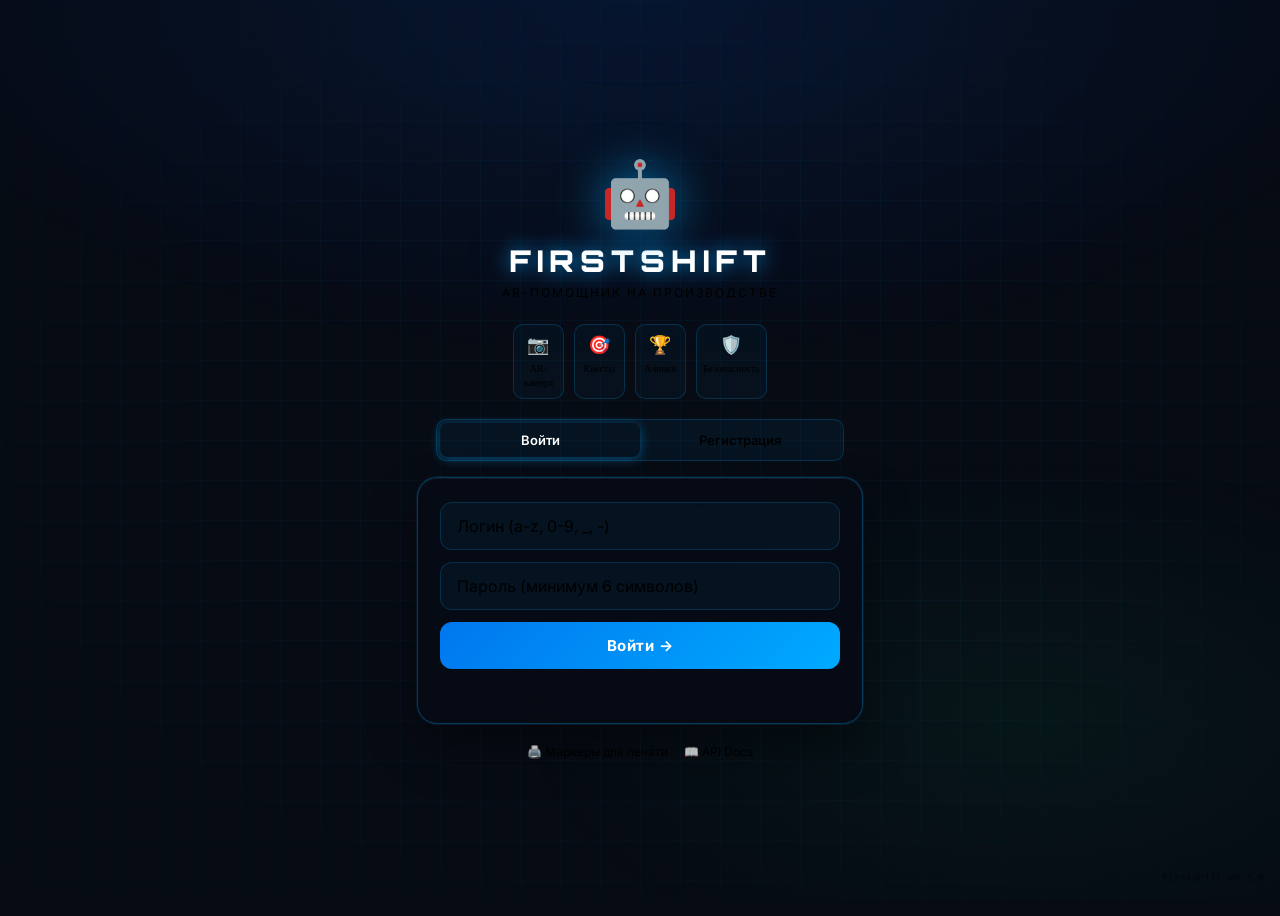
==== frontend/index.html @ b16bfac0 "feat: birth year + gamified/regulation UI modes (task 003) - User model: birth_year (int|None), ui_m" ====
<!DOCTYPE html>
<html lang="ru">
<head>
  <meta charset="UTF-8">
  <meta name="viewport" content="width=device-width, initial-scale=1.0, maximum-scale=1.0">
  <title>FirstShift — Первый день на заводе</title>
  <link rel="stylesheet" href="/static/css/main.css">
  <style>
    @import url('https://fonts.googleapis.com/css2?family=Orbitron:wght@700;900&family=Inter:wght@400;600&display=swap');

    body {
      display: flex; align-items: center; justify-content: center;
      min-height: 100vh; overflow: hidden; background: #070b14;
    }

    .bg-grid {
      position: fixed; inset: 0;
      background-image:
        linear-gradient(rgba(0,170,255,0.04) 1px, transparent 1px),
        linear-gradient(90deg, rgba(0,170,255,0.04) 1px, transparent 1px);
      background-size: 40px 40px;
      mask-image: radial-gradient(ellipse 80% 80% at 50% 50%, black 40%, transparent 100%);
      pointer-events: none;
    }
    .bg-glow {
      position: fixed; inset: 0;
      background:
        radial-gradient(ellipse 60% 40% at 50% 0%, rgba(0,100,255,0.12), transparent),
        radial-gradient(ellipse 40% 30% at 80% 80%, rgba(0,200,100,0.06), transparent);
      pointer-events: none;
    }
    .particle {
      position: fixed; width: 2px; height: 2px;
      background: var(--accent); border-radius: 50%;
      animation: float linear infinite; opacity: 0; pointer-events: none;
    }
    @keyframes float {
      0%   { transform: translateY(100vh) scale(0); opacity: 0; }
      10%  { opacity: 0.6; } 90% { opacity: 0.3; }
      100% { transform: translateY(-20px) scale(1); opacity: 0; }
    }

    .login-wrap {
      position: relative; z-index: 1;
      width: 100%; max-width: 400px; padding: 0 24px;
      display: flex; flex-direction: column; align-items: center;
    }

    .logo-area {
      text-align: center; margin-bottom: 24px;
      animation: logoIn 0.8s cubic-bezier(0.4,0,0.2,1) forwards;
    }
    @keyframes logoIn {
      from { opacity: 0; transform: translateY(-24px); }
      to   { opacity: 1; transform: translateY(0); }
    }
    .logo-robot {
      font-size: 64px; display: block; margin-bottom: 10px;
      filter: drop-shadow(0 0 24px rgba(0,170,255,0.6));
      animation: robotPulse 3s ease-in-out infinite;
    }
    @keyframes robotPulse {
      0%, 100% { filter: drop-shadow(0 0 24px rgba(0,170,255,0.6)); transform: scale(1); }
      50%       { filter: drop-shadow(0 0 40px rgba(0,170,255,0.9)); transform: scale(1.05); }
    }
    .logo-name {
      font-family: 'Orbitron', monospace; font-size: 30px; font-weight: 900;
      letter-spacing: 6px; color: #fff;
      text-shadow: 0 0 20px rgba(0,170,255,0.8), 0 0 60px rgba(0,170,255,0.3);
    }
    .logo-tagline {
      font-size: 12px; color: var(--text-secondary);
      letter-spacing: 2px; text-transform: uppercase; margin-top: 6px;
      font-family: 'Inter', sans-serif;
    }

    .features {
      display: flex; gap: 10px; margin-bottom: 20px;
      animation: fadeIn 0.8s 0.3s ease forwards; opacity: 0;
    }
    @keyframes fadeIn { to { opacity: 1; } }
    .feature {
      flex: 1; padding: 8px 6px; border-radius: 10px;
      border: 1px solid rgba(0,170,255,0.2); background: rgba(0,170,255,0.04);
      text-align: center; font-size: 10px; color: var(--text-secondary); line-height: 1.4;
    }
    .feature .icon { font-size: 18px; display: block; margin-bottom: 3px; }

    /* Таб-переключатель */
    .tab-switch {
      display: flex; width: 100%;
      background: rgba(0,170,255,0.06); border: 1px solid rgba(0,170,255,0.2);
      border-radius: 10px; padding: 3px; margin-bottom: 16px;
    }
    .tab-btn {
      flex: 1; padding: 9px; border: none; border-radius: 8px;
      font-size: 13px; font-weight: 600; font-family: 'Inter', sans-serif;
      cursor: pointer; transition: all 0.2s;
      background: transparent; color: var(--text-secondary);
    }
    .tab-btn.active {
      background: var(--accent); color: #fff;
      box-shadow: 0 2px 12px rgba(0,170,255,0.4);
    }

    /* Карточка формы */
    .login-box {
      width: 100%; padding: 24px 22px; border-radius: 20px;
      border: 1px solid rgba(0,170,255,0.3); background: rgba(7,11,20,0.9);
      backdrop-filter: blur(20px);
      box-shadow: 0 0 0 1px rgba(0,170,255,0.1), 0 24px 48px rgba(0,0,0,0.4),
                  inset 0 1px 0 rgba(255,255,255,0.05);
      animation: boxIn 0.8s 0.2s cubic-bezier(0.4,0,0.2,1) both;
      transition: border-color 0.2s, box-shadow 0.2s;
    }
    @keyframes boxIn {
      from { opacity: 0; transform: translateY(24px) scale(0.97); }
      to   { opacity: 1; transform: translateY(0) scale(1); }
    }

    /* Красная рамка карточки при ошибке — без animation, только border */
    .login-box.error-state {
      border-color: rgba(255,51,85,0.6);
      box-shadow: 0 0 0 3px rgba(255,51,85,0.2), 0 24px 48px rgba(0,0,0,0.4);
    }

    .input-group { margin-bottom: 12px; }
    .input-group input {
      width: 100%; padding: 13px 16px; box-sizing: border-box;
      background: rgba(0,170,255,0.05); border: 1px solid rgba(0,170,255,0.2);
      border-radius: 12px; color: var(--text-primary);
      font-size: 16px; font-family: 'Inter', sans-serif;
      outline: none; transition: all 0.25s ease;
    }
    .input-group input:focus {
      border-color: var(--accent); background: rgba(0,170,255,0.08);
      box-shadow: 0 0 0 3px rgba(0,170,255,0.15);
    }
    .input-group input::placeholder { color: var(--text-dim); }

    /* Красная подсветка полей при ошибке */
    .input-group.input-error input {
      border-color: #ff3355 !important;
      background: rgba(255,51,85,0.07) !important;
      box-shadow: 0 0 0 3px rgba(255,51,85,0.18) !important;
    }

    .btn-login {
      width: 100%; padding: 14px; border-radius: 12px; border: none;
      background: linear-gradient(135deg, #0077ee, #00aaff);
      color: #fff; font-size: 15px; font-weight: 700;
      font-family: 'Inter', sans-serif; letter-spacing: 0.5px;
      cursor: pointer; transition: all 0.2s ease; overflow: hidden; position: relative;
    }
    .btn-login::after {
      content: ''; position: absolute; inset: 0;
      background: linear-gradient(135deg, rgba(255,255,255,0.1), transparent);
      opacity: 0; transition: opacity 0.2s;
    }
    .btn-login:hover::after { opacity: 1; }
    .btn-login:hover { box-shadow: 0 8px 24px rgba(0,170,255,0.4); transform: translateY(-1px); }
    .btn-login:active { transform: translateY(0); }
    .btn-login:disabled { opacity: 0.5; cursor: default; transform: none; }

    /* Блок ошибки */
    .error-msg {
      display: flex; align-items: center; justify-content: center; gap: 6px;
      min-height: 20px; margin-top: 10px;
      font-size: 13px; font-weight: 600; color: #ff3355;
      font-family: 'Inter', sans-serif;
      opacity: 0; transform: translateY(-4px);
      transition: opacity 0.2s, transform 0.2s;
    }
    .error-msg.visible { opacity: 1; transform: translateY(0); }

    .bottom-links {
      display: flex; gap: 16px; margin-top: 20px;
      animation: fadeIn 0.8s 0.5s ease both;
    }
    .bottom-links a {
      font-size: 12px; color: var(--text-dim); text-decoration: none;
      font-family: 'Inter', sans-serif; transition: color 0.2s;
    }
    .bottom-links a:hover { color: var(--accent); }

    .version {
      position: fixed; bottom: 16px; right: 16px;
      font-size: 10px; color: var(--text-dim); font-family: monospace; opacity: 0.5;
    }
  </style>
</head>
<body>

<div class="bg-grid"></div>
<div class="bg-glow"></div>

<div class="login-wrap">

  <div class="logo-area">
    <span class="logo-robot">🤖</span>
    <div class="logo-name">FIRSTSHIFT</div>
    <div class="logo-tagline">AR-помощник на производстве</div>
  </div>

  <div class="features">
    <div class="feature"><span class="icon">📷</span>AR-камера</div>
    <div class="feature"><span class="icon">🎯</span>Квесты</div>
    <div class="feature"><span class="icon">🏆</span>Ачивки</div>
    <div class="feature"><span class="icon">🛡️</span>Безопасность</div>
  </div>

  <div class="tab-switch">
    <button class="tab-btn active" id="tab-login"    onclick="switchTab('login')">Войти</button>
    <button class="tab-btn"        id="tab-register" onclick="switchTab('register')">Регистрация</button>
  </div>

  <div class="login-box" id="login-box">
    <div class="input-group" id="group-username">
      <input type="text" id="username-input"
        placeholder="Логин (a-z, 0-9, _, -)"
        maxlength="32" autocomplete="username"
        autocorrect="off" autocapitalize="off" spellcheck="false">
    </div>

    <div class="input-group" id="group-password">
      <input type="password" id="password-input"
        placeholder="Пароль (минимум 6 символов)"
        maxlength="128" autocomplete="current-password">
    </div>

    <div class="input-group" id="group-displayname" style="display:none">
      <input type="text" id="displayname-input"
        placeholder="Имя для отображения (необязательно)"
        maxlength="64" autocomplete="name">
    </div>

    <div class="input-group" id="group-birthyear" style="display:none">
      <select id="birthyear-input" style="
        width:100%; padding:13px 16px; box-sizing:border-box;
        background:rgba(0,170,255,0.05); border:1px solid rgba(0,170,255,0.2);
        border-radius:12px; color:var(--text-primary);
        font-size:16px; font-family:'Inter',sans-serif; outline:none;
      ">
        <option value="">Год рождения (необязательно)</option>
      </select>
    </div>

    <div id="group-privacy" style="display:none;margin-bottom:12px">
      <label style="display:flex;align-items:flex-start;gap:10px;cursor:pointer;font-size:12px;color:var(--text-secondary);line-height:1.5">
        <input type="checkbox" id="privacy-checkbox" style="margin-top:2px;flex-shrink:0;accent-color:var(--accent)">
        <span>Согласен с <a href="/privacy" target="_blank" style="color:var(--accent)">политикой обработки данных</a> (152-ФЗ). Система не сохраняет биометрию.</span>
      </label>
    </div>

    <button class="btn-login" id="btn-submit">Войти →</button>

    <div class="error-msg" id="error-msg">⚠️ <span id="error-text"></span></div>
  </div>

  <div class="bottom-links">
    <a href="/markers">🖨️ Маркеры для печати</a>
    <a href="/docs" target="_blank">📖 API Docs</a>
  </div>
</div>

<div class="version">FirstShift v0.2.0</div>

<script src="/static/js/api.js"></script>
<script>
  if (API.hasToken()) window.location.href = '/safety';

  // Заполняем select года рождения
  (function() {
    const sel = document.getElementById('birthyear-input');
    const curYear = new Date().getFullYear();
    for (let y = curYear - 16; y >= curYear - 65; y--) {
      const opt = document.createElement('option');
      opt.value = y;
      opt.textContent = y;
      sel.appendChild(opt);
    }
  })();

  // Частицы фона
  for (let i = 0; i < 20; i++) {
    const p = document.createElement('div');
    p.className = 'particle';
    p.style.left = Math.random() * 100 + 'vw';
    p.style.animationDuration = (8 + Math.random() * 12) + 's';
    p.style.animationDelay   = (Math.random() * 10) + 's';
    document.body.appendChild(p);
  }

  let _mode = 'login';

  function switchTab(mode) {
    _mode = mode;
    document.getElementById('tab-login').classList.toggle('active',    mode === 'login');
    document.getElementById('tab-register').classList.toggle('active', mode === 'register');
    document.getElementById('group-displayname').style.display = mode === 'register' ? 'block' : 'none';
    document.getElementById('group-birthyear').style.display   = mode === 'register' ? 'block' : 'none';
    document.getElementById('group-privacy').style.display      = mode === 'register' ? 'block' : 'none';
    document.getElementById('btn-submit').textContent = mode === 'login' ? 'Войти →' : 'Создать аккаунт →';
    document.getElementById('password-input').autocomplete = mode === 'login' ? 'current-password' : 'new-password';
    hideError();
    document.getElementById('username-input').focus();
  }

  // ---------- Визуальная ошибка ----------
  function showError(message, fields = ['username', 'password']) {
    // Текст
    document.getElementById('error-text').textContent = message;
    const errorEl = document.getElementById('error-msg');
    errorEl.classList.add('visible');

    // Красная подсветка полей
    fields.forEach(f => {
      const g = document.getElementById('group-' + f);
      if (g) g.classList.add('input-error');
    });

    // Shake через Web Animations API — не конфликтует с CSS анимациями
    const box = document.getElementById('login-box');
    box.classList.add('error-state');
    box.animate([
      { transform: 'translateX(0)' },
      { transform: 'translateX(-8px)' },
      { transform: 'translateX(8px)' },
      { transform: 'translateX(-6px)' },
      { transform: 'translateX(6px)' },
      { transform: 'translateX(-3px)' },
      { transform: 'translateX(2px)' },
      { transform: 'translateX(0)' },
    ], { duration: 420, easing: 'ease' });
    setTimeout(() => box.classList.remove('error-state'), 2500);

    // Убираем красные рамки через 2.5 сек
    setTimeout(() => {
      fields.forEach(f => {
        const g = document.getElementById('group-' + f);
        if (g) g.classList.remove('input-error');
      });
    }, 2500);
  }

  function hideError() {
    document.getElementById('error-msg').classList.remove('visible');
    ['username', 'password', 'displayname'].forEach(f => {
      document.getElementById('group-' + f)?.classList.remove('input-error');
    });
  }

  // ---------- Валидация ----------
  function validate() {
    const username = document.getElementById('username-input').value.trim();
    const password = document.getElementById('password-input').value;

    if (!username) return { msg: 'Введи логин', fields: ['username'] };
    if (!/^[a-zA-Z0-9_\-]+$/.test(username))
      return { msg: 'Логин: только a-z, 0-9, _ и -', fields: ['username'] };
    if (username.length < 2)
      return { msg: 'Логин минимум 2 символа', fields: ['username'] };
    if (!password) return { msg: 'Введи пароль', fields: ['password'] };
    if (password.length < 6)
      return { msg: 'Пароль минимум 6 символов', fields: ['password'] };
    return null;
  }

  // ---------- Отправка ----------
  async function doSubmit() {
    const btn = document.getElementById('btn-submit');
    hideError();

    const err = validate();
    if (err) { showError(err.msg, err.fields); return; }

    const username    = document.getElementById('username-input').value.trim();
    const password    = document.getElementById('password-input').value;
    const displayName = document.getElementById('displayname-input').value.trim();
    const birthYear   = parseInt(document.getElementById('birthyear-input').value) || null;

    btn.disabled = true;
    btn.textContent = '⏳ Подключение...';

    if (_mode === 'register') {
      const privacyOk = document.getElementById('privacy-checkbox').checked;
      if (!privacyOk) {
        showError('Необходимо принять политику обработки данных', []);
        btn.disabled = false;
        btn.textContent = 'Создать аккаунт →';
        return;
      }
    }

    try {
      if (_mode === 'login') {
        await API.login(username, password);
      } else {
        await API.register(username, password, displayName || null, true, birthYear);
      }
      btn.textContent = '✅ Входим...';
      setTimeout(() => window.location.href = '/safety', 400);
    } catch (apiErr) {
      const msg = apiErr.message || 'Ошибка подключения';
      showError(msg, ['username', 'password']);
      btn.disabled = false;
      btn.textContent = _mode === 'login' ? 'Войти →' : 'Создать аккаунт →';
    }
  }

  document.getElementById('btn-submit').addEventListener('click', doSubmit);
  document.addEventListener('keydown', e => { if (e.key === 'Enter') doSubmit(); });

  // Сбрасываем ошибку при вводе
  ['username-input', 'password-input', 'displayname-input'].forEach(id => {
    document.getElementById(id)?.addEventListener('input', hideError);
  });

  switchTab('login');
  document.getElementById('username-input').focus();
</script>
</body>
</html>
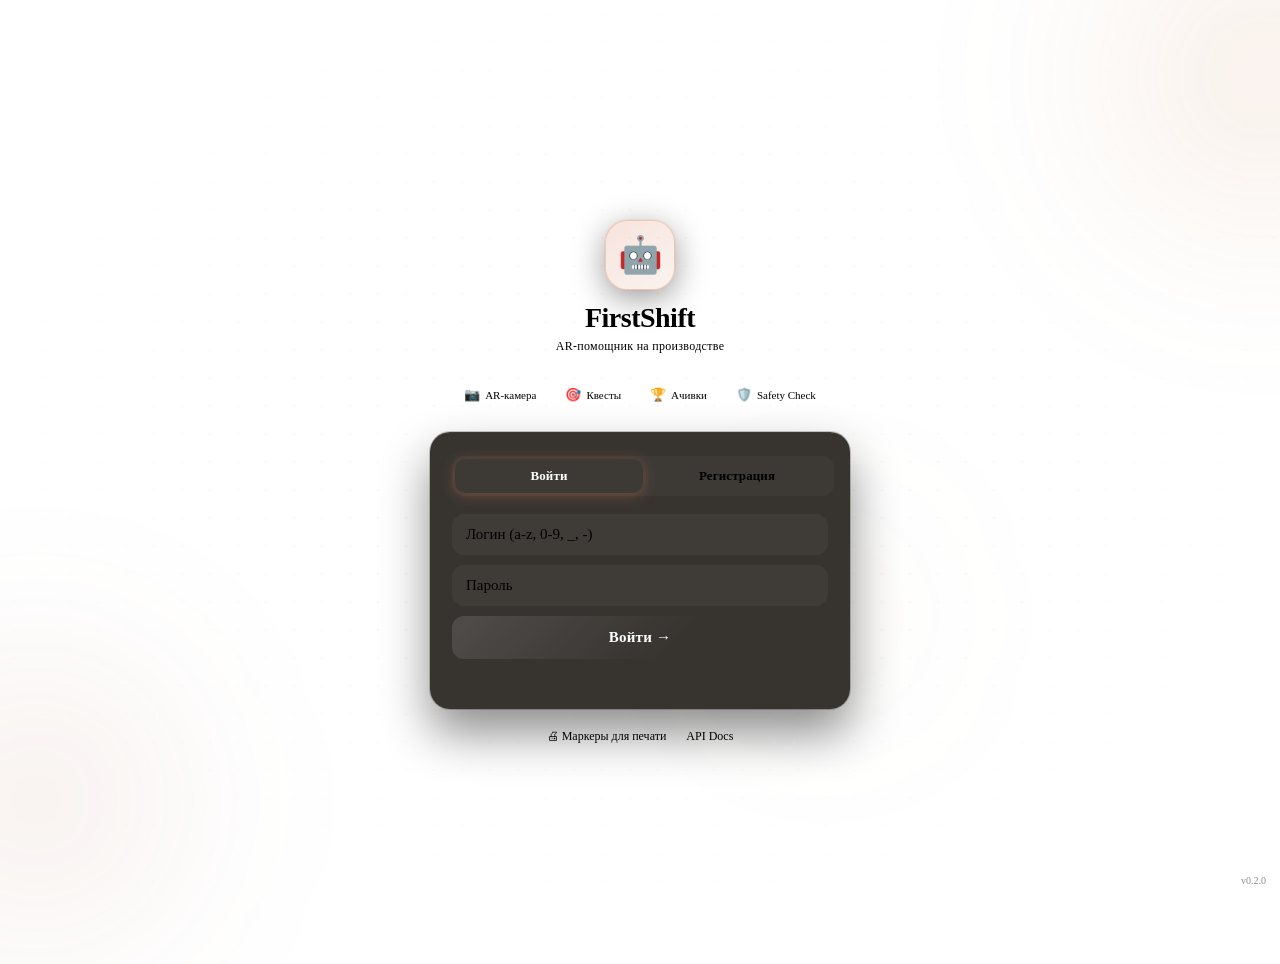
==== commit b027a546: "feat: full frontend redesign — warm industrial palette (Claude-inspired) Replace cold blue sci-fi ae" ====
--- a/frontend/index.html
+++ b/frontend/index.html
@@ -6,215 +6,330 @@
   <title>FirstShift — Первый день на заводе</title>
   <link rel="stylesheet" href="/static/css/main.css">
   <style>
-    @import url('https://fonts.googleapis.com/css2?family=Orbitron:wght@700;900&family=Inter:wght@400;600&display=swap');
-
     body {
       display: flex; align-items: center; justify-content: center;
-      min-height: 100vh; overflow: hidden; background: #070b14;
-    }
-
-    .bg-grid {
-      position: fixed; inset: 0;
-      background-image:
-        linear-gradient(rgba(0,170,255,0.04) 1px, transparent 1px),
-        linear-gradient(90deg, rgba(0,170,255,0.04) 1px, transparent 1px);
-      background-size: 40px 40px;
-      mask-image: radial-gradient(ellipse 80% 80% at 50% 50%, black 40%, transparent 100%);
-      pointer-events: none;
-    }
-    .bg-glow {
-      position: fixed; inset: 0;
-      background:
-        radial-gradient(ellipse 60% 40% at 50% 0%, rgba(0,100,255,0.12), transparent),
-        radial-gradient(ellipse 40% 30% at 80% 80%, rgba(0,200,100,0.06), transparent);
-      pointer-events: none;
-    }
-    .particle {
-      position: fixed; width: 2px; height: 2px;
-      background: var(--accent); border-radius: 50%;
-      animation: float linear infinite; opacity: 0; pointer-events: none;
-    }
-    @keyframes float {
-      0%   { transform: translateY(100vh) scale(0); opacity: 0; }
-      10%  { opacity: 0.6; } 90% { opacity: 0.3; }
-      100% { transform: translateY(-20px) scale(1); opacity: 0; }
-    }
-
+      min-height: 100vh; overflow-y: auto; overflow-x: hidden;
+      background: var(--bg-base);
+      padding: 24px 0;
+    }
+
+    /* ── Ambient background ───────────────────────────────── */
+    .bg-orb {
+      position: fixed; border-radius: 50%; pointer-events: none;
+      filter: blur(90px); will-change: transform;
+    }
+    .bg-orb-1 {
+      width: 55vw; height: 55vw; max-width: 420px; max-height: 420px;
+      top: -15%; right: -15%;
+      background: radial-gradient(circle, rgba(196, 120, 64, 0.18) 0%, transparent 70%);
+      animation: orbDrift1 14s ease-in-out infinite;
+    }
+    .bg-orb-2 {
+      width: 50vw; height: 50vw; max-width: 380px; max-height: 380px;
+      bottom: -10%; left: -12%;
+      background: radial-gradient(circle, rgba(160, 80, 50, 0.14) 0%, transparent 70%);
+      animation: orbDrift2 18s ease-in-out infinite;
+    }
+    .bg-orb-3 {
+      width: 30vw; height: 30vw; max-width: 240px; max-height: 240px;
+      top: 55%; left: 55%;
+      background: radial-gradient(circle, rgba(180, 140, 80, 0.08) 0%, transparent 70%);
+      animation: orbDrift1 22s ease-in-out infinite reverse;
+    }
+    @keyframes orbDrift1 {
+      0%, 100% { transform: translate(0, 0) scale(1); }
+      33%       { transform: translate(-20px, 15px) scale(1.04); }
+      66%       { transform: translate(15px, -10px) scale(0.97); }
+    }
+    @keyframes orbDrift2 {
+      0%, 100% { transform: translate(0, 0) scale(1); }
+      40%       { transform: translate(18px, -14px) scale(1.03); }
+      70%       { transform: translate(-12px, 10px) scale(0.98); }
+    }
+
+    /* Subtle dot pattern */
+    .bg-dots {
+      position: fixed; inset: 0; pointer-events: none; z-index: 0;
+      background-image: radial-gradient(circle, rgba(212, 118, 78, 0.06) 1px, transparent 1px);
+      background-size: 28px 28px;
+      mask-image: radial-gradient(ellipse 90% 90% at 50% 50%, black 20%, transparent 100%);
+    }
+
+    /* ── Layout ───────────────────────────────────────────── */
     .login-wrap {
       position: relative; z-index: 1;
-      width: 100%; max-width: 400px; padding: 0 24px;
-      display: flex; flex-direction: column; align-items: center;
-    }
-
+      width: 100%; max-width: 420px; padding: 0 22px;
+      display: flex; flex-direction: column; align-items: stretch;
+      gap: 0;
+    }
+
+    /* ── Logo ─────────────────────────────────────────────── */
     .logo-area {
-      text-align: center; margin-bottom: 24px;
-      animation: logoIn 0.8s cubic-bezier(0.4,0,0.2,1) forwards;
-    }
-    @keyframes logoIn {
-      from { opacity: 0; transform: translateY(-24px); }
+      text-align: center;
+      margin-bottom: 28px;
+      animation: enterDown 0.7s cubic-bezier(0.34, 1.2, 0.64, 1) both;
+    }
+    @keyframes enterDown {
+      from { opacity: 0; transform: translateY(-20px); }
       to   { opacity: 1; transform: translateY(0); }
     }
-    .logo-robot {
-      font-size: 64px; display: block; margin-bottom: 10px;
-      filter: drop-shadow(0 0 24px rgba(0,170,255,0.6));
-      animation: robotPulse 3s ease-in-out infinite;
-    }
-    @keyframes robotPulse {
-      0%, 100% { filter: drop-shadow(0 0 24px rgba(0,170,255,0.6)); transform: scale(1); }
-      50%       { filter: drop-shadow(0 0 40px rgba(0,170,255,0.9)); transform: scale(1.05); }
-    }
+
+    .logo-mark {
+      display: inline-flex; align-items: center; justify-content: center;
+      width: 68px; height: 68px;
+      border-radius: 22px;
+      background: linear-gradient(145deg, rgba(212, 118, 78, 0.2), rgba(196, 100, 56, 0.08));
+      border: 1px solid rgba(212, 118, 78, 0.3);
+      margin-bottom: 14px;
+      font-size: 36px;
+      box-shadow:
+        0 0 0 1px rgba(212, 118, 78, 0.08),
+        0 8px 32px rgba(0, 0, 0, 0.4),
+        inset 0 1px 0 rgba(255, 220, 180, 0.06);
+    }
+
     .logo-name {
-      font-family: 'Orbitron', monospace; font-size: 30px; font-weight: 900;
-      letter-spacing: 6px; color: #fff;
-      text-shadow: 0 0 20px rgba(0,170,255,0.8), 0 0 60px rgba(0,170,255,0.3);
-    }
+      font-family: var(--font-display);
+      font-size: 28px; font-weight: 800;
+      color: var(--text-primary);
+      letter-spacing: -0.5px;
+      line-height: 1;
+    }
+    .logo-name span { color: var(--accent); }
+
     .logo-tagline {
-      font-size: 12px; color: var(--text-secondary);
-      letter-spacing: 2px; text-transform: uppercase; margin-top: 6px;
-      font-family: 'Inter', sans-serif;
-    }
-
+      font-size: 12px;
+      color: var(--text-secondary);
+      margin-top: 7px;
+      letter-spacing: 0.3px;
+      font-family: var(--font-main);
+    }
+
+    /* ── Feature pills ────────────────────────────────────── */
     .features {
-      display: flex; gap: 10px; margin-bottom: 20px;
-      animation: fadeIn 0.8s 0.3s ease forwards; opacity: 0;
-    }
-    @keyframes fadeIn { to { opacity: 1; } }
-    .feature {
-      flex: 1; padding: 8px 6px; border-radius: 10px;
-      border: 1px solid rgba(0,170,255,0.2); background: rgba(0,170,255,0.04);
-      text-align: center; font-size: 10px; color: var(--text-secondary); line-height: 1.4;
-    }
-    .feature .icon { font-size: 18px; display: block; margin-bottom: 3px; }
-
-    /* Таб-переключатель */
+      display: flex; gap: 7px; justify-content: center;
+      margin-bottom: 24px; flex-wrap: wrap;
+      animation: enterUp 0.6s 0.15s cubic-bezier(0.4, 0, 0.2, 1) both;
+    }
+    @keyframes enterUp {
+      from { opacity: 0; transform: translateY(10px); }
+      to   { opacity: 1; transform: translateY(0); }
+    }
+    .feature-pill {
+      display: inline-flex; align-items: center; gap: 5px;
+      padding: 5px 11px; border-radius: 20px;
+      border: 1px solid var(--border-subtle);
+      background: rgba(255, 255, 255, 0.024);
+      font-size: 11px; font-weight: 500;
+      color: var(--text-secondary);
+      font-family: var(--font-main);
+    }
+    .feature-pill span { font-size: 13px; }
+
+    /* ── Card ─────────────────────────────────────────────── */
+    .login-card {
+      background: rgba(28, 24, 20, 0.88);
+      border: 1px solid var(--border);
+      border-radius: 20px;
+      padding: 24px 22px 22px;
+      backdrop-filter: blur(20px); -webkit-backdrop-filter: blur(20px);
+      box-shadow:
+        0 1px 0 rgba(255, 200, 150, 0.04) inset,
+        0 24px 48px rgba(0, 0, 0, 0.45),
+        0 0 0 1px rgba(0, 0, 0, 0.2);
+      animation: enterUp 0.65s 0.1s cubic-bezier(0.34, 1.1, 0.64, 1) both;
+      transition: border-color 0.2s, box-shadow 0.2s;
+    }
+    .login-card.error-state {
+      border-color: rgba(184, 84, 84, 0.55);
+      box-shadow: 0 0 0 3px rgba(184, 84, 84, 0.15), 0 24px 48px rgba(0, 0, 0, 0.45);
+    }
+
+    /* ── Tab switch ───────────────────────────────────────── */
     .tab-switch {
       display: flex; width: 100%;
-      background: rgba(0,170,255,0.06); border: 1px solid rgba(0,170,255,0.2);
-      border-radius: 10px; padding: 3px; margin-bottom: 16px;
+      background: rgba(255, 255, 255, 0.03);
+      border: 1px solid var(--border-subtle);
+      border-radius: 12px; padding: 3px;
+      margin-bottom: 18px;
     }
     .tab-btn {
-      flex: 1; padding: 9px; border: none; border-radius: 8px;
-      font-size: 13px; font-weight: 600; font-family: 'Inter', sans-serif;
-      cursor: pointer; transition: all 0.2s;
-      background: transparent; color: var(--text-secondary);
+      flex: 1; padding: 9px 12px;
+      border: none; border-radius: 10px;
+      font-size: 13px; font-weight: 600;
+      font-family: var(--font-main);
+      cursor: pointer; transition: all 0.2s ease;
+      background: transparent;
+      color: var(--text-secondary);
+      letter-spacing: 0.1px;
     }
     .tab-btn.active {
-      background: var(--accent); color: #fff;
-      box-shadow: 0 2px 12px rgba(0,170,255,0.4);
-    }
-
-    /* Карточка формы */
-    .login-box {
-      width: 100%; padding: 24px 22px; border-radius: 20px;
-      border: 1px solid rgba(0,170,255,0.3); background: rgba(7,11,20,0.9);
-      backdrop-filter: blur(20px);
-      box-shadow: 0 0 0 1px rgba(0,170,255,0.1), 0 24px 48px rgba(0,0,0,0.4),
-                  inset 0 1px 0 rgba(255,255,255,0.05);
-      animation: boxIn 0.8s 0.2s cubic-bezier(0.4,0,0.2,1) both;
-      transition: border-color 0.2s, box-shadow 0.2s;
-    }
-    @keyframes boxIn {
-      from { opacity: 0; transform: translateY(24px) scale(0.97); }
-      to   { opacity: 1; transform: translateY(0) scale(1); }
-    }
-
-    /* Красная рамка карточки при ошибке — без animation, только border */
-    .login-box.error-state {
-      border-color: rgba(255,51,85,0.6);
-      box-shadow: 0 0 0 3px rgba(255,51,85,0.2), 0 24px 48px rgba(0,0,0,0.4);
-    }
-
-    .input-group { margin-bottom: 12px; }
-    .input-group input {
-      width: 100%; padding: 13px 16px; box-sizing: border-box;
-      background: rgba(0,170,255,0.05); border: 1px solid rgba(0,170,255,0.2);
-      border-radius: 12px; color: var(--text-primary);
-      font-size: 16px; font-family: 'Inter', sans-serif;
-      outline: none; transition: all 0.25s ease;
-    }
-    .input-group input:focus {
-      border-color: var(--accent); background: rgba(0,170,255,0.08);
-      box-shadow: 0 0 0 3px rgba(0,170,255,0.15);
-    }
-    .input-group input::placeholder { color: var(--text-dim); }
-
-    /* Красная подсветка полей при ошибке */
+      background: var(--accent);
+      color: #fff;
+      box-shadow: 0 2px 14px rgba(212, 118, 78, 0.38);
+    }
+
+    /* ── Inputs ───────────────────────────────────────────── */
+    .input-group { margin-bottom: 10px; }
+
+    .input-group input,
+    .input-group select {
+      width: 100%; padding: 12px 14px; box-sizing: border-box;
+      background: rgba(255, 255, 255, 0.04);
+      border: 1px solid var(--border-subtle);
+      border-radius: 12px;
+      color: var(--text-primary);
+      font-size: 15px;
+      font-family: var(--font-main);
+      outline: none;
+      transition: border-color 0.2s ease, background 0.2s ease, box-shadow 0.2s ease;
+      -webkit-appearance: none; appearance: none;
+    }
+    .input-group input::placeholder,
+    .input-group select option:first-child {
+      color: var(--text-dim);
+    }
+    .input-group input:focus,
+    .input-group select:focus {
+      border-color: var(--accent);
+      background: rgba(212, 118, 78, 0.06);
+      box-shadow: 0 0 0 3px rgba(212, 118, 78, 0.12);
+    }
+    .input-group select {
+      color: var(--text-secondary);
+      background-image: url("data:image/svg+xml,%3Csvg xmlns='http://www.w3.org/2000/svg' width='12' height='8' viewBox='0 0 12 8'%3E%3Cpath d='M1 1l5 5 5-5' stroke='%238A7B6F' stroke-width='1.5' fill='none' stroke-linecap='round'/%3E%3C/svg%3E");
+      background-repeat: no-repeat;
+      background-position: right 14px center;
+      padding-right: 38px;
+    }
+
     .input-group.input-error input {
-      border-color: #ff3355 !important;
-      background: rgba(255,51,85,0.07) !important;
-      box-shadow: 0 0 0 3px rgba(255,51,85,0.18) !important;
-    }
-
-    .btn-login {
-      width: 100%; padding: 14px; border-radius: 12px; border: none;
-      background: linear-gradient(135deg, #0077ee, #00aaff);
-      color: #fff; font-size: 15px; font-weight: 700;
-      font-family: 'Inter', sans-serif; letter-spacing: 0.5px;
-      cursor: pointer; transition: all 0.2s ease; overflow: hidden; position: relative;
-    }
-    .btn-login::after {
-      content: ''; position: absolute; inset: 0;
-      background: linear-gradient(135deg, rgba(255,255,255,0.1), transparent);
-      opacity: 0; transition: opacity 0.2s;
-    }
-    .btn-login:hover::after { opacity: 1; }
-    .btn-login:hover { box-shadow: 0 8px 24px rgba(0,170,255,0.4); transform: translateY(-1px); }
-    .btn-login:active { transform: translateY(0); }
-    .btn-login:disabled { opacity: 0.5; cursor: default; transform: none; }
-
-    /* Блок ошибки */
+      border-color: rgba(184, 84, 84, 0.7) !important;
+      background: rgba(184, 84, 84, 0.06) !important;
+      box-shadow: 0 0 0 3px rgba(184, 84, 84, 0.12) !important;
+    }
+
+    /* Privacy row */
+    .privacy-row {
+      display: none;
+      align-items: flex-start;
+      gap: 10px;
+      margin-bottom: 10px;
+      cursor: pointer;
+    }
+    .privacy-row input[type="checkbox"] {
+      width: 16px; height: 16px; margin-top: 1px;
+      flex-shrink: 0;
+      accent-color: var(--accent);
+      cursor: pointer;
+    }
+    .privacy-row span {
+      font-size: 11.5px;
+      color: var(--text-secondary);
+      line-height: 1.55;
+      font-family: var(--font-main);
+    }
+    .privacy-row a { color: var(--accent); text-decoration: none; }
+
+    /* ── Submit button ────────────────────────────────────── */
+    .btn-submit {
+      width: 100%; padding: 13px 20px;
+      border: none; border-radius: 12px;
+      background: var(--accent);
+      color: #fff;
+      font-size: 15px; font-weight: 700;
+      font-family: var(--font-main);
+      letter-spacing: 0.2px;
+      cursor: pointer;
+      transition: background 0.2s ease, box-shadow 0.2s ease, transform 0.15s ease;
+      position: relative; overflow: hidden;
+    }
+    .btn-submit::before {
+      content: '';
+      position: absolute; inset: 0;
+      background: linear-gradient(135deg, rgba(255,255,255,0.12), transparent 60%);
+      pointer-events: none;
+    }
+    .btn-submit:hover {
+      background: var(--accent-light);
+      box-shadow: 0 6px 24px rgba(212, 118, 78, 0.42);
+      transform: translateY(-1px);
+    }
+    .btn-submit:active { transform: translateY(0); }
+    .btn-submit:disabled {
+      opacity: 0.48; cursor: default; transform: none;
+      box-shadow: none;
+    }
+
+    /* ── Error message ────────────────────────────────────── */
     .error-msg {
-      display: flex; align-items: center; justify-content: center; gap: 6px;
-      min-height: 20px; margin-top: 10px;
-      font-size: 13px; font-weight: 600; color: #ff3355;
-      font-family: 'Inter', sans-serif;
-      opacity: 0; transform: translateY(-4px);
-      transition: opacity 0.2s, transform 0.2s;
+      display: flex; align-items: center; gap: 6px;
+      min-height: 18px; margin-top: 10px;
+      font-size: 12.5px; font-weight: 600;
+      color: var(--danger);
+      font-family: var(--font-main);
+      opacity: 0; transform: translateY(-3px);
+      transition: opacity 0.2s ease, transform 0.2s ease;
     }
     .error-msg.visible { opacity: 1; transform: translateY(0); }
 
-    .bottom-links {
-      display: flex; gap: 16px; margin-top: 20px;
-      animation: fadeIn 0.8s 0.5s ease both;
-    }
-    .bottom-links a {
-      font-size: 12px; color: var(--text-dim); text-decoration: none;
-      font-family: 'Inter', sans-serif; transition: color 0.2s;
-    }
-    .bottom-links a:hover { color: var(--accent); }
-
-    .version {
-      position: fixed; bottom: 16px; right: 16px;
-      font-size: 10px; color: var(--text-dim); font-family: monospace; opacity: 0.5;
+    /* ── Footer links ─────────────────────────────────────── */
+    .footer-links {
+      display: flex; gap: 20px; justify-content: center;
+      margin-top: 20px;
+      animation: enterUp 0.6s 0.3s ease both;
+    }
+    .footer-links a {
+      font-size: 12px; color: var(--text-dim);
+      text-decoration: none;
+      font-family: var(--font-main);
+      transition: color 0.2s;
+    }
+    .footer-links a:hover { color: var(--accent); }
+
+    .version-tag {
+      position: fixed; bottom: 14px; right: 14px;
+      font-size: 10px; color: var(--text-dim);
+      font-family: var(--font-mono); opacity: 0.45;
+      pointer-events: none;
     }
   </style>
 </head>
 <body>
 
-<div class="bg-grid"></div>
-<div class="bg-glow"></div>
+<!-- Background -->
+<div class="bg-dots"></div>
+<div class="bg-orb bg-orb-1"></div>
+<div class="bg-orb bg-orb-2"></div>
+<div class="bg-orb bg-orb-3"></div>
 
 <div class="login-wrap">
 
+  <!-- Logo -->
   <div class="logo-area">
-    <span class="logo-robot">🤖</span>
-    <div class="logo-name">FIRSTSHIFT</div>
+    <div class="logo-mark">🤖</div>
+    <div class="logo-name">First<span>Shift</span></div>
     <div class="logo-tagline">AR-помощник на производстве</div>
   </div>
 
+  <!-- Feature pills -->
   <div class="features">
-    <div class="feature"><span class="icon">📷</span>AR-камера</div>
-    <div class="feature"><span class="icon">🎯</span>Квесты</div>
-    <div class="feature"><span class="icon">🏆</span>Ачивки</div>
-    <div class="feature"><span class="icon">🛡️</span>Безопасность</div>
+    <div class="feature-pill"><span>📷</span> AR-камера</div>
+    <div class="feature-pill"><span>🎯</span> Квесты</div>
+    <div class="feature-pill"><span>🏆</span> Ачивки</div>
+    <div class="feature-pill"><span>🛡️</span> Safety Check</div>
   </div>
 
-  <div class="tab-switch">
-    <button class="tab-btn active" id="tab-login"    onclick="switchTab('login')">Войти</button>
-    <button class="tab-btn"        id="tab-register" onclick="switchTab('register')">Регистрация</button>
-  </div>
-
-  <div class="login-box" id="login-box">
+  <!-- Auth card -->
+  <div class="login-card" id="login-box">
+
+    <!-- Tab switch -->
+    <div class="tab-switch">
+      <button class="tab-btn active" id="tab-login"    onclick="switchTab('login')">Войти</button>
+      <button class="tab-btn"        id="tab-register" onclick="switchTab('register')">Регистрация</button>
+    </div>
+
+    <!-- Fields -->
     <div class="input-group" id="group-username">
       <input type="text" id="username-input"
         placeholder="Логин (a-z, 0-9, _, -)"
@@ -224,7 +339,7 @@
 
     <div class="input-group" id="group-password">
       <input type="password" id="password-input"
-        placeholder="Пароль (минимум 6 символов)"
+        placeholder="Пароль"
         maxlength="128" autocomplete="current-password">
     </div>
 
@@ -234,112 +349,93 @@
         maxlength="64" autocomplete="name">
     </div>
 
+    <div class="input-group" id="group-company" style="display:none">
+      <input type="text" id="company-input"
+        placeholder="Код компании (напр. zavod-1)"
+        maxlength="64" autocorrect="off" autocapitalize="off" spellcheck="false">
+    </div>
+
     <div class="input-group" id="group-birthyear" style="display:none">
-      <select id="birthyear-input" style="
-        width:100%; padding:13px 16px; box-sizing:border-box;
-        background:rgba(0,170,255,0.05); border:1px solid rgba(0,170,255,0.2);
-        border-radius:12px; color:var(--text-primary);
-        font-size:16px; font-family:'Inter',sans-serif; outline:none;
-      ">
+      <select id="birthyear-input">
         <option value="">Год рождения (необязательно)</option>
       </select>
     </div>
 
-    <div id="group-privacy" style="display:none;margin-bottom:12px">
-      <label style="display:flex;align-items:flex-start;gap:10px;cursor:pointer;font-size:12px;color:var(--text-secondary);line-height:1.5">
-        <input type="checkbox" id="privacy-checkbox" style="margin-top:2px;flex-shrink:0;accent-color:var(--accent)">
-        <span>Согласен с <a href="/privacy" target="_blank" style="color:var(--accent)">политикой обработки данных</a> (152-ФЗ). Система не сохраняет биометрию.</span>
-      </label>
-    </div>
-
-    <button class="btn-login" id="btn-submit">Войти →</button>
-
-    <div class="error-msg" id="error-msg">⚠️ <span id="error-text"></span></div>
+    <label class="privacy-row" id="group-privacy">
+      <input type="checkbox" id="privacy-checkbox">
+      <span>Согласен с <a href="/privacy" target="_blank">политикой обработки данных</a> (152-ФЗ). Биометрия не сохраняется.</span>
+    </label>
+
+    <button class="btn-submit" id="btn-submit">Войти →</button>
+
+    <div class="error-msg" id="error-msg">
+      <svg width="13" height="13" viewBox="0 0 24 24" fill="none" stroke="currentColor" stroke-width="2.2" stroke-linecap="round"><circle cx="12" cy="12" r="10"/><line x1="12" y1="8" x2="12" y2="12"/><line x1="12" y1="16" x2="12.01" y2="16"/></svg>
+      <span id="error-text"></span>
+    </div>
+
+  </div><!-- /.login-card -->
+
+  <div class="footer-links">
+    <a href="/markers">🖨 Маркеры для печати</a>
+    <a href="/docs" target="_blank">API Docs</a>
   </div>
 
-  <div class="bottom-links">
-    <a href="/markers">🖨️ Маркеры для печати</a>
-    <a href="/docs" target="_blank">📖 API Docs</a>
-  </div>
-</div>
-
-<div class="version">FirstShift v0.2.0</div>
+</div><!-- /.login-wrap -->
+
+<div class="version-tag">v0.2.0</div>
 
 <script src="/static/js/api.js"></script>
 <script>
   if (API.hasToken()) window.location.href = '/safety';
 
-  // Заполняем select года рождения
+  // Год рождения
   (function() {
     const sel = document.getElementById('birthyear-input');
-    const curYear = new Date().getFullYear();
-    for (let y = curYear - 16; y >= curYear - 65; y--) {
-      const opt = document.createElement('option');
-      opt.value = y;
-      opt.textContent = y;
-      sel.appendChild(opt);
+    const cur = new Date().getFullYear();
+    for (let y = cur - 18; y >= cur - 65; y--) {
+      const o = document.createElement('option');
+      o.value = y; o.textContent = y;
+      sel.appendChild(o);
     }
   })();
-
-  // Частицы фона
-  for (let i = 0; i < 20; i++) {
-    const p = document.createElement('div');
-    p.className = 'particle';
-    p.style.left = Math.random() * 100 + 'vw';
-    p.style.animationDuration = (8 + Math.random() * 12) + 's';
-    p.style.animationDelay   = (Math.random() * 10) + 's';
-    document.body.appendChild(p);
-  }
 
   let _mode = 'login';
 
   function switchTab(mode) {
     _mode = mode;
-    document.getElementById('tab-login').classList.toggle('active',    mode === 'login');
-    document.getElementById('tab-register').classList.toggle('active', mode === 'register');
-    document.getElementById('group-displayname').style.display = mode === 'register' ? 'block' : 'none';
-    document.getElementById('group-birthyear').style.display   = mode === 'register' ? 'block' : 'none';
-    document.getElementById('group-privacy').style.display      = mode === 'register' ? 'block' : 'none';
-    document.getElementById('btn-submit').textContent = mode === 'login' ? 'Войти →' : 'Создать аккаунт →';
-    document.getElementById('password-input').autocomplete = mode === 'login' ? 'current-password' : 'new-password';
+    const isReg = mode === 'register';
+    document.getElementById('tab-login').classList.toggle('active',    !isReg);
+    document.getElementById('tab-register').classList.toggle('active', isReg);
+    document.getElementById('group-displayname').style.display = isReg ? 'block' : 'none';
+    document.getElementById('group-company').style.display     = isReg ? 'block' : 'none';
+    document.getElementById('group-birthyear').style.display   = isReg ? 'block' : 'none';
+    document.getElementById('group-privacy').style.display     = isReg ? 'flex'  : 'none';
+    document.getElementById('btn-submit').textContent = isReg ? 'Создать аккаунт →' : 'Войти →';
+    document.getElementById('password-input').autocomplete = isReg ? 'new-password' : 'current-password';
     hideError();
     document.getElementById('username-input').focus();
   }
 
-  // ---------- Визуальная ошибка ----------
   function showError(message, fields = ['username', 'password']) {
-    // Текст
     document.getElementById('error-text').textContent = message;
-    const errorEl = document.getElementById('error-msg');
-    errorEl.classList.add('visible');
-
-    // Красная подсветка полей
+    document.getElementById('error-msg').classList.add('visible');
     fields.forEach(f => {
-      const g = document.getElementById('group-' + f);
-      if (g) g.classList.add('input-error');
+      document.getElementById('group-' + f)?.classList.add('input-error');
     });
-
-    // Shake через Web Animations API — не конфликтует с CSS анимациями
     const box = document.getElementById('login-box');
     box.classList.add('error-state');
     box.animate([
       { transform: 'translateX(0)' },
-      { transform: 'translateX(-8px)' },
-      { transform: 'translateX(8px)' },
-      { transform: 'translateX(-6px)' },
-      { transform: 'translateX(6px)' },
-      { transform: 'translateX(-3px)' },
-      { transform: 'translateX(2px)' },
+      { transform: 'translateX(-7px)' },
+      { transform: 'translateX(7px)' },
+      { transform: 'translateX(-5px)' },
+      { transform: 'translateX(5px)' },
+      { transform: 'translateX(-2px)' },
       { transform: 'translateX(0)' },
-    ], { duration: 420, easing: 'ease' });
-    setTimeout(() => box.classList.remove('error-state'), 2500);
-
-    // Убираем красные рамки через 2.5 сек
+    ], { duration: 380, easing: 'ease' });
     setTimeout(() => {
-      fields.forEach(f => {
-        const g = document.getElementById('group-' + f);
-        if (g) g.classList.remove('input-error');
-      });
+      box.classList.remove('error-state');
+      fields.forEach(f => document.getElementById('group-' + f)?.classList.remove('input-error'));
     }, 2500);
   }
 
@@ -350,27 +446,20 @@
     });
   }
 
-  // ---------- Валидация ----------
   function validate() {
-    const username = document.getElementById('username-input').value.trim();
-    const password = document.getElementById('password-input').value;
-
-    if (!username) return { msg: 'Введи логин', fields: ['username'] };
-    if (!/^[a-zA-Z0-9_\-]+$/.test(username))
-      return { msg: 'Логин: только a-z, 0-9, _ и -', fields: ['username'] };
-    if (username.length < 2)
-      return { msg: 'Логин минимум 2 символа', fields: ['username'] };
-    if (!password) return { msg: 'Введи пароль', fields: ['password'] };
-    if (password.length < 6)
-      return { msg: 'Пароль минимум 6 символов', fields: ['password'] };
+    const u = document.getElementById('username-input').value.trim();
+    const p = document.getElementById('password-input').value;
+    if (!u) return { msg: 'Введи логин', fields: ['username'] };
+    if (!/^[a-zA-Z0-9_\-]+$/.test(u)) return { msg: 'Логин: a-z, 0-9, _ и -', fields: ['username'] };
+    if (u.length < 2) return { msg: 'Логин минимум 2 символа', fields: ['username'] };
+    if (!p) return { msg: 'Введи пароль', fields: ['password'] };
+    if (p.length < 6) return { msg: 'Пароль минимум 6 символов', fields: ['password'] };
     return null;
   }
 
-  // ---------- Отправка ----------
   async function doSubmit() {
     const btn = document.getElementById('btn-submit');
     hideError();
-
     const err = validate();
     if (err) { showError(err.msg, err.fields); return; }
 
@@ -378,17 +467,19 @@
     const password    = document.getElementById('password-input').value;
     const displayName = document.getElementById('displayname-input').value.trim();
     const birthYear   = parseInt(document.getElementById('birthyear-input').value) || null;
+    const companyCode = document.getElementById('company-input')?.value.trim() || '';
 
     btn.disabled = true;
-    btn.textContent = '⏳ Подключение...';
+    btn.textContent = 'Подключение...';
 
     if (_mode === 'register') {
-      const privacyOk = document.getElementById('privacy-checkbox').checked;
-      if (!privacyOk) {
-        showError('Необходимо принять политику обработки данных', []);
-        btn.disabled = false;
-        btn.textContent = 'Создать аккаунт →';
-        return;
+      if (!document.getElementById('privacy-checkbox').checked) {
+        showError('Необходимо принять политику данных', []);
+        btn.disabled = false; btn.textContent = 'Создать аккаунт →'; return;
+      }
+      if (!companyCode) {
+        showError('Укажи код компании', ['company-input']);
+        btn.disabled = false; btn.textContent = 'Создать аккаунт →'; return;
       }
     }
 
@@ -396,13 +487,13 @@
       if (_mode === 'login') {
         await API.login(username, password);
       } else {
-        await API.register(username, password, displayName || null, true, birthYear);
+        await API.register(username, password, displayName || null, true, birthYear, companyCode);
       }
-      btn.textContent = '✅ Входим...';
-      setTimeout(() => window.location.href = '/safety', 400);
-    } catch (apiErr) {
-      const msg = apiErr.message || 'Ошибка подключения';
-      showError(msg, ['username', 'password']);
+      btn.textContent = '✓ Входим...';
+      btn.style.background = 'var(--success)';
+      setTimeout(() => window.location.href = '/safety', 380);
+    } catch (e) {
+      showError(e.message || 'Ошибка подключения', ['username', 'password']);
       btn.disabled = false;
       btn.textContent = _mode === 'login' ? 'Войти →' : 'Создать аккаунт →';
     }
@@ -410,9 +501,7 @@
 
   document.getElementById('btn-submit').addEventListener('click', doSubmit);
   document.addEventListener('keydown', e => { if (e.key === 'Enter') doSubmit(); });
-
-  // Сбрасываем ошибку при вводе
-  ['username-input', 'password-input', 'displayname-input'].forEach(id => {
+  ['username-input','password-input','displayname-input'].forEach(id => {
     document.getElementById(id)?.addEventListener('input', hideError);
   });
 
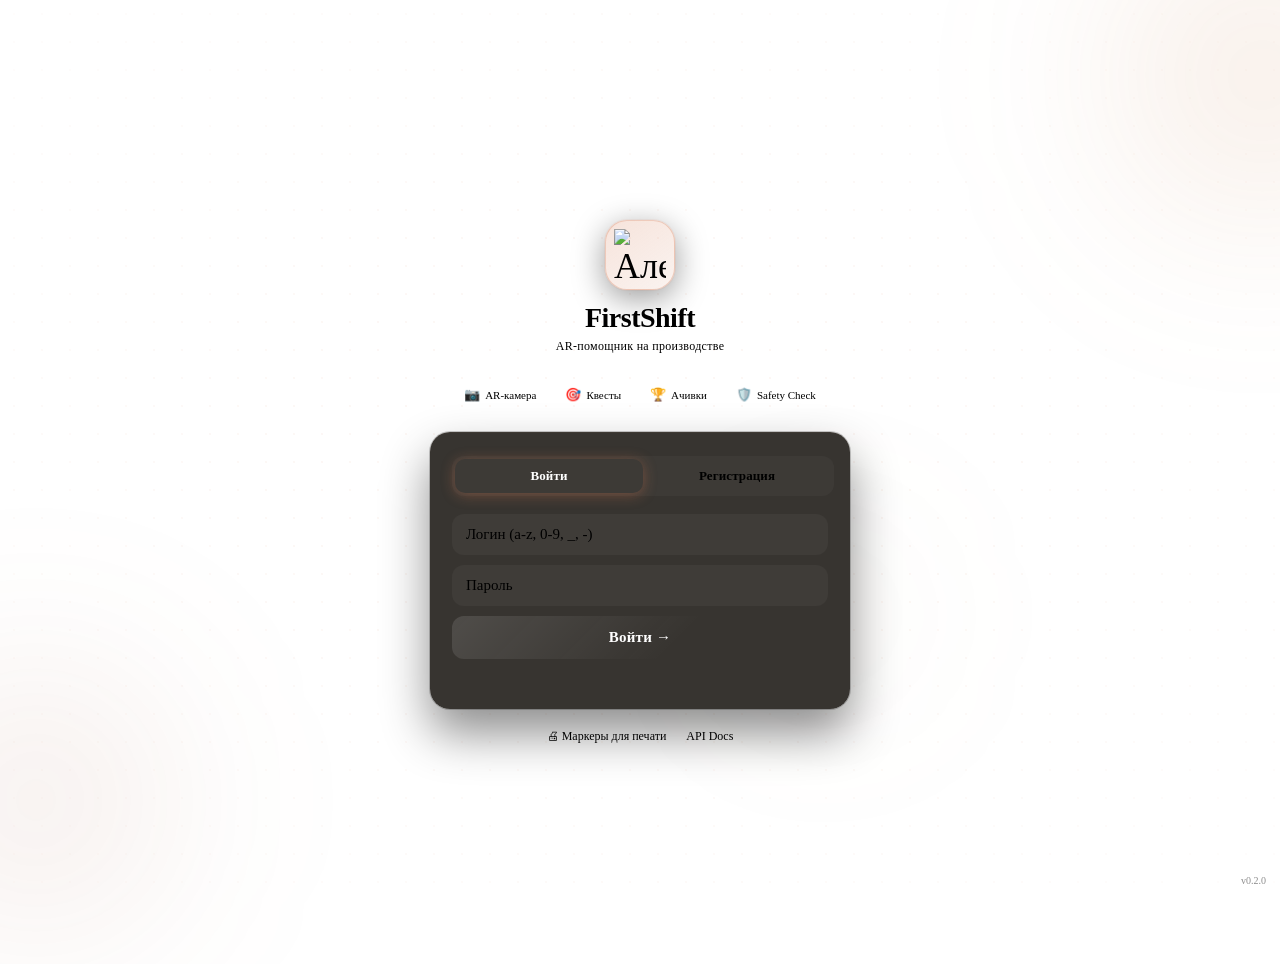
==== commit 87af0a46: "feat: replace robot emoji with custom tiger SVG mascot Hand-drawn SVG tiger face (warm coral palette" ====
--- a/frontend/index.html
+++ b/frontend/index.html
@@ -307,7 +307,7 @@
 
   <!-- Logo -->
   <div class="logo-area">
-    <div class="logo-mark">🤖</div>
+    <div class="logo-mark"><img src="/static/img/mascot.svg" alt="Алекс" style="width:52px;height:52px;display:block"></div>
     <div class="logo-name">First<span>Shift</span></div>
     <div class="logo-tagline">AR-помощник на производстве</div>
   </div>
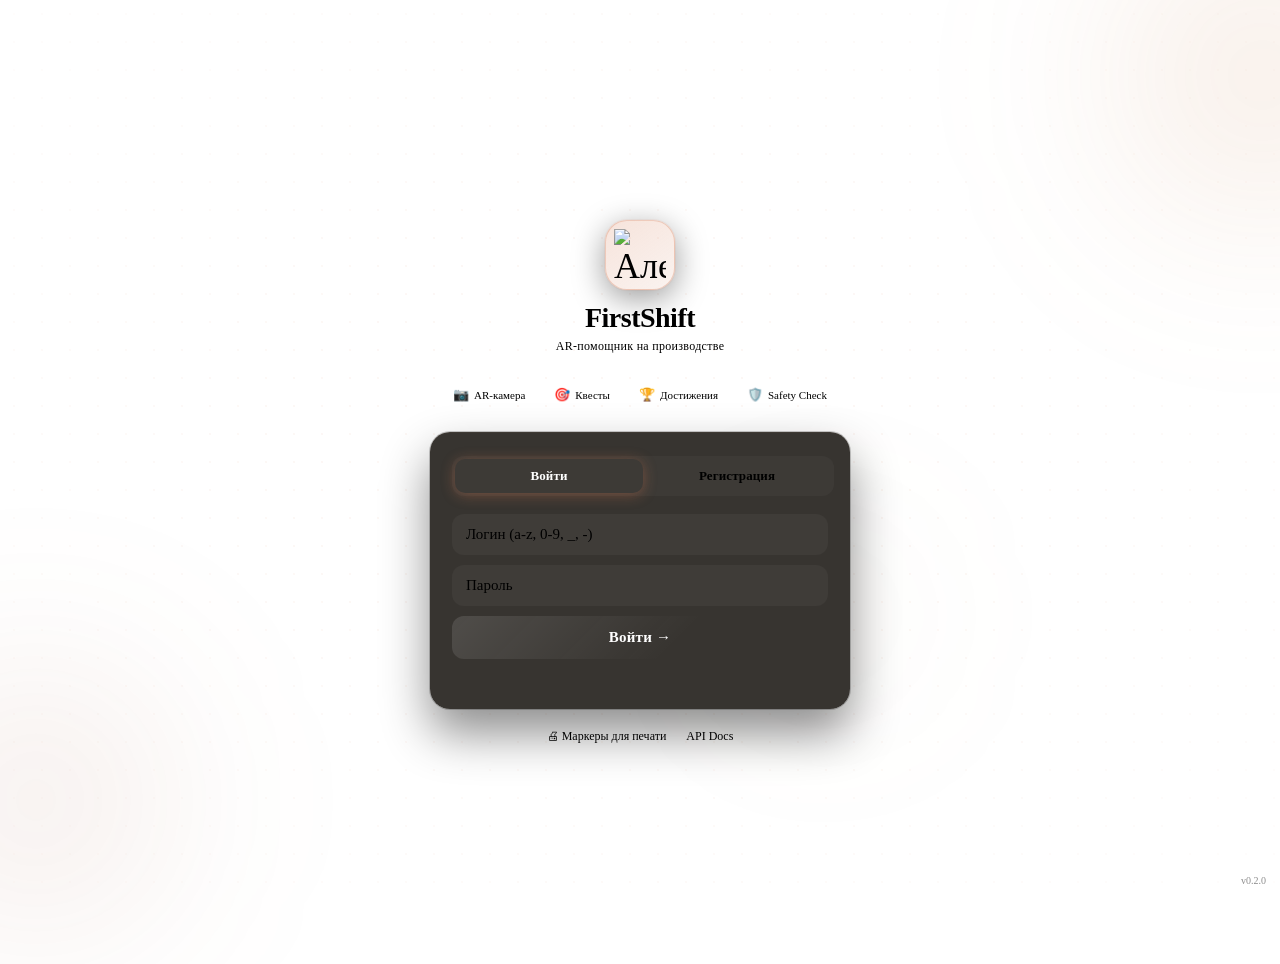
==== commit 118739f3: "feat: replace robot emoji with custom tiger SVG mascot - Draw tiger face SVG (mascot.svg): warm cora" ====
--- a/frontend/index.html
+++ b/frontend/index.html
@@ -316,7 +316,7 @@
   <div class="features">
     <div class="feature-pill"><span>📷</span> AR-камера</div>
     <div class="feature-pill"><span>🎯</span> Квесты</div>
-    <div class="feature-pill"><span>🏆</span> Ачивки</div>
+    <div class="feature-pill"><span>🏆</span> Достижения</div>
     <div class="feature-pill"><span>🛡️</span> Safety Check</div>
   </div>
 
@@ -484,14 +484,16 @@
     }
 
     try {
+      let data;
       if (_mode === 'login') {
-        await API.login(username, password);
+        data = await API.login(username, password);
       } else {
-        await API.register(username, password, displayName || null, true, birthYear, companyCode);
+        data = await API.register(username, password, displayName || null, true, birthYear, companyCode);
       }
       btn.textContent = '✓ Входим...';
       btn.style.background = 'var(--success)';
-      setTimeout(() => window.location.href = '/safety', 380);
+      const dest = data.user?.role === 'sysadmin' ? '/sysadmin' : '/safety';
+      setTimeout(() => window.location.href = dest, 380);
     } catch (e) {
       showError(e.message || 'Ошибка подключения', ['username', 'password']);
       btn.disabled = false;
